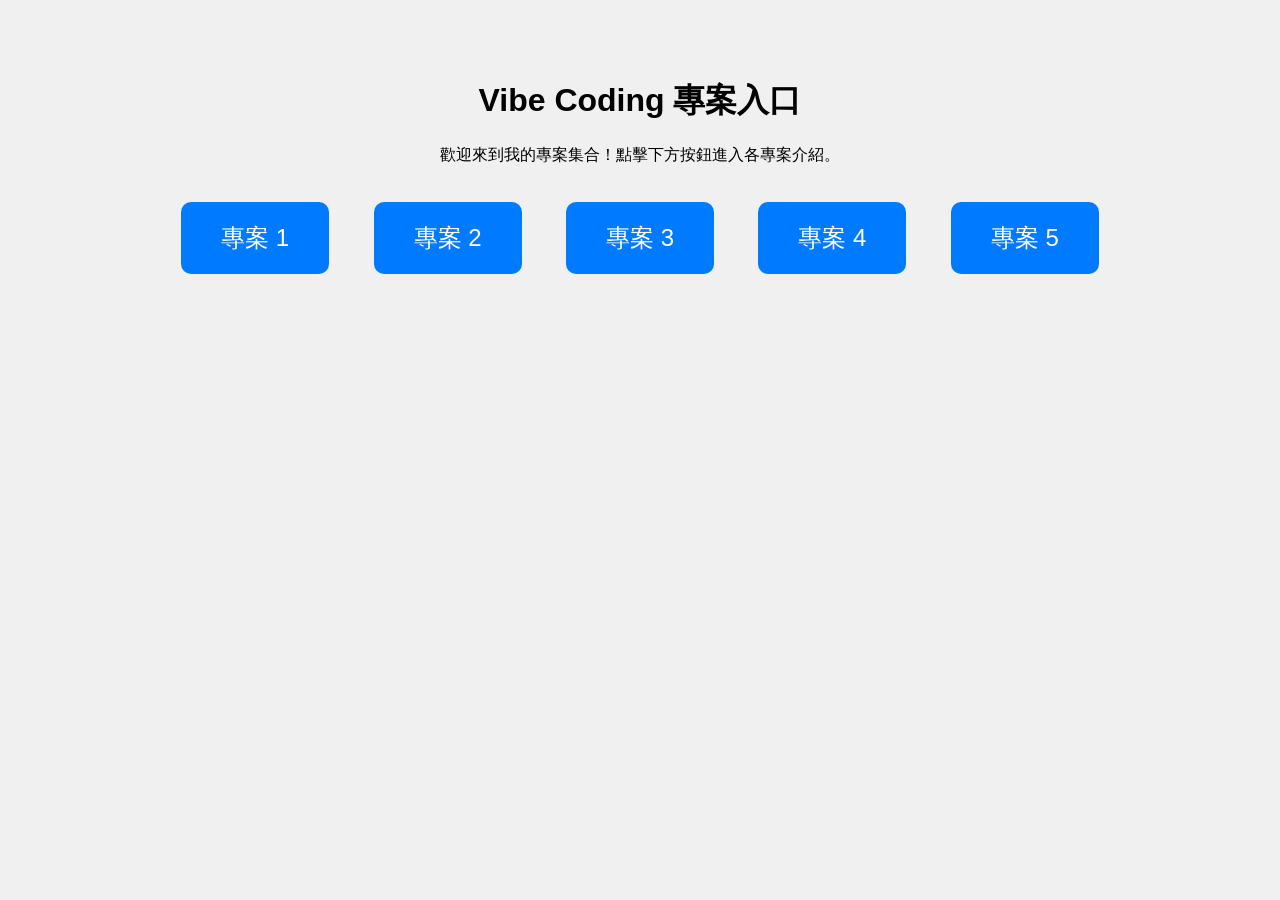
==== index.html @ 5c1dccd9 "Add HTML project files" ====
<!DOCTYPE html>
<html lang="zh-tw">
<head>
    <meta charset="UTF-8">
    <meta name="viewport" content="width=device-width, initial-scale=1.0">
    <title>Vibe Coding 專案入口</title>
    <style>
        body {
            font-family: Arial, sans-serif;
            text-align: center;
            padding: 50px;
            background-color: #f0f0f0;
        }
        .button {
            display: inline-block;
            margin: 20px;
            padding: 20px 40px;
            font-size: 24px;
            color: white;
            background-color: #007bff;
            text-decoration: none;
            border-radius: 10px;
            transition: background-color 0.3s;
        }
        .button:hover {
            background-color: #0056b3;
        }
    </style>
</head>
<body>
    <h1>Vibe Coding 專案入口</h1>
    <p>歡迎來到我的專案集合！點擊下方按鈕進入各專案介紹。</p>
    <a href="project1.html" class="button">專案 1</a>
    <a href="project2.html" class="button">專案 2</a>
    <a href="project3.html" class="button">專案 3</a>
    <a href="project4.html" class="button">專案 4</a>
    <a href="project5.html" class="button">專案 5</a>
</body>
</html>
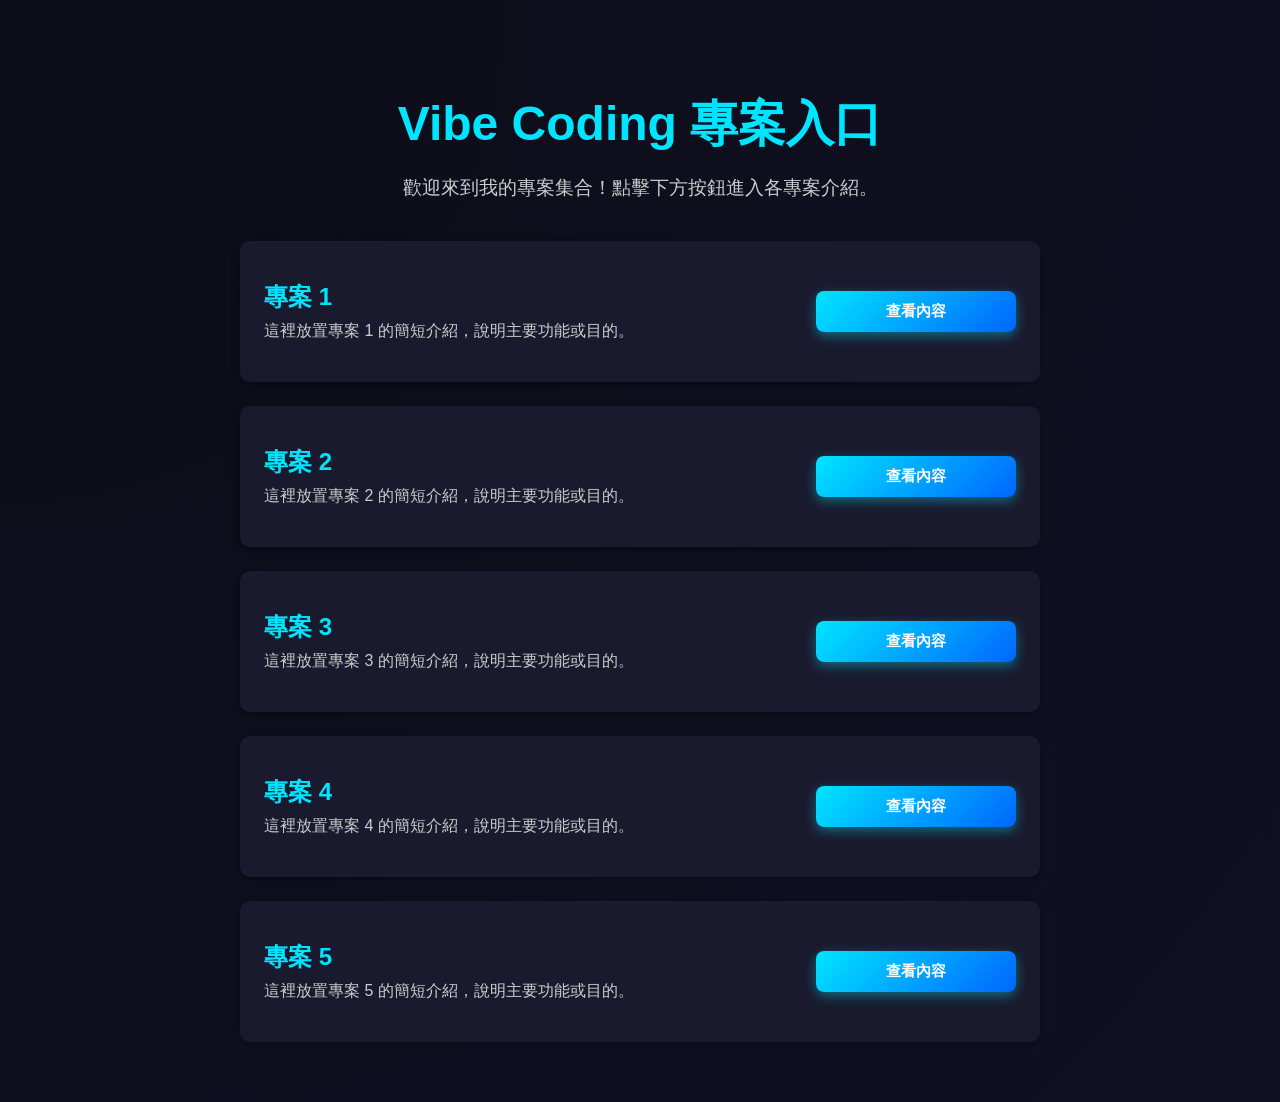
==== commit a5073bba: "Revamp homepage layout: dark theme, project rows, modern buttons" ====
--- a/index.html
+++ b/index.html
@@ -5,35 +5,144 @@
     <meta name="viewport" content="width=device-width, initial-scale=1.0">
     <title>Vibe Coding 專案入口</title>
     <style>
+        /* base reset */
+        * { box-sizing: border-box; }
+
         body {
-            font-family: Arial, sans-serif;
+            font-family: "Segoe UI", Roboto, Arial, sans-serif;
             text-align: center;
-            padding: 50px;
-            background-color: #f0f0f0;
+            margin: 0;
+            padding: 60px 20px;
+            background: radial-gradient(circle at top left, #0d0d17, #101025);
+            color: #eee;
         }
+
+        h1 {
+            font-size: 3rem;
+            margin-bottom: 0.5rem;
+            color: #00e5ff;
+        }
+
+        p {
+            font-size: 1.2rem;
+            margin-bottom: 2.5rem;
+            max-width: 600px;
+            margin-left: auto;
+            margin-right: auto;
+            color: #ccc;
+        }
+
+        .buttons-container {
+            display: flex;
+            justify-content: center;
+            flex-wrap: wrap;
+            gap: 20px;
+        }
+
         .button {
-            display: inline-block;
-            margin: 20px;
-            padding: 20px 40px;
-            font-size: 24px;
-            color: white;
-            background-color: #007bff;
+            flex: 1 1 150px;
+            max-width: 200px;
+            padding: 18px 0;
+            font-size: 1.1rem;
+            font-weight: 600;
+            color: #fff;
+            background: linear-gradient(135deg, #00e5ff 0%, #0066ff 100%);
             text-decoration: none;
-            border-radius: 10px;
-            transition: background-color 0.3s;
+            border-radius: 8px;
+            box-shadow: 0 4px 12px rgba(0, 229, 255, 0.4);
+            transition: transform 0.2s, box-shadow 0.2s;
         }
         .button:hover {
-            background-color: #0056b3;
+            transform: translateY(-2px);
+            box-shadow: 0 8px 16px rgba(0, 229, 255, 0.5);
+        }
+        .button:active {
+            transform: translateY(0);
+            box-shadow: 0 3px 6px rgba(0, 229, 255, 0.3);
+        }
+
+        /* project list rows */
+        .projects-list {
+            display: flex;
+            flex-direction: column;
+            gap: 24px;
+            max-width: 800px;
+            margin: 0 auto;
+        }
+
+        .project-item {
+            display: flex;
+            align-items: center;
+            justify-content: space-between;
+            background: #1a1a2e;
+            padding: 40px 24px; /* doubled vertical padding for taller items */
+            border-radius: 10px;
+            box-shadow: 0 2px 8px rgba(0,0,0,0.4);
+        }
+
+        .project-info {
+            text-align: left;
+            flex: 1;
+            margin-right: 20px;
+        }
+
+        .project-info h2 {
+            margin: 0 0 8px;
+            font-size: 1.5rem;
+            color: #00e5ff; /* bright cyan for readability */
+        }
+
+        .project-info p {
+            margin: 0;
+            color: #ccc; /* light gray for contrast */
+            font-size: 1rem;
+        }
+
+        .button.small {
+            padding: 10px 22px;
+            font-size: 0.95rem;
         }
     </style>
 </head>
 <body>
     <h1>Vibe Coding 專案入口</h1>
     <p>歡迎來到我的專案集合！點擊下方按鈕進入各專案介紹。</p>
-    <a href="project1.html" class="button">專案 1</a>
-    <a href="project2.html" class="button">專案 2</a>
-    <a href="project3.html" class="button">專案 3</a>
-    <a href="project4.html" class="button">專案 4</a>
-    <a href="project5.html" class="button">專案 5</a>
+    <div class="projects-list">
+        <div class="project-item">
+            <div class="project-info">
+                <h2>專案 1</h2>
+                <p>這裡放置專案 1 的簡短介紹，說明主要功能或目的。</p>
+            </div>
+            <a href="project1.html" class="button small">查看內容</a>
+        </div>
+        <div class="project-item">
+            <div class="project-info">
+                <h2>專案 2</h2>
+                <p>這裡放置專案 2 的簡短介紹，說明主要功能或目的。</p>
+            </div>
+            <a href="project2.html" class="button small">查看內容</a>
+        </div>
+        <div class="project-item">
+            <div class="project-info">
+                <h2>專案 3</h2>
+                <p>這裡放置專案 3 的簡短介紹，說明主要功能或目的。</p>
+            </div>
+            <a href="project3.html" class="button small">查看內容</a>
+        </div>
+        <div class="project-item">
+            <div class="project-info">
+                <h2>專案 4</h2>
+                <p>這裡放置專案 4 的簡短介紹，說明主要功能或目的。</p>
+            </div>
+            <a href="project4.html" class="button small">查看內容</a>
+        </div>
+        <div class="project-item">
+            <div class="project-info">
+                <h2>專案 5</h2>
+                <p>這裡放置專案 5 的簡短介紹，說明主要功能或目的。</p>
+            </div>
+            <a href="project5.html" class="button small">查看內容</a>
+        </div>
+    </div>
 </body>
 </html>
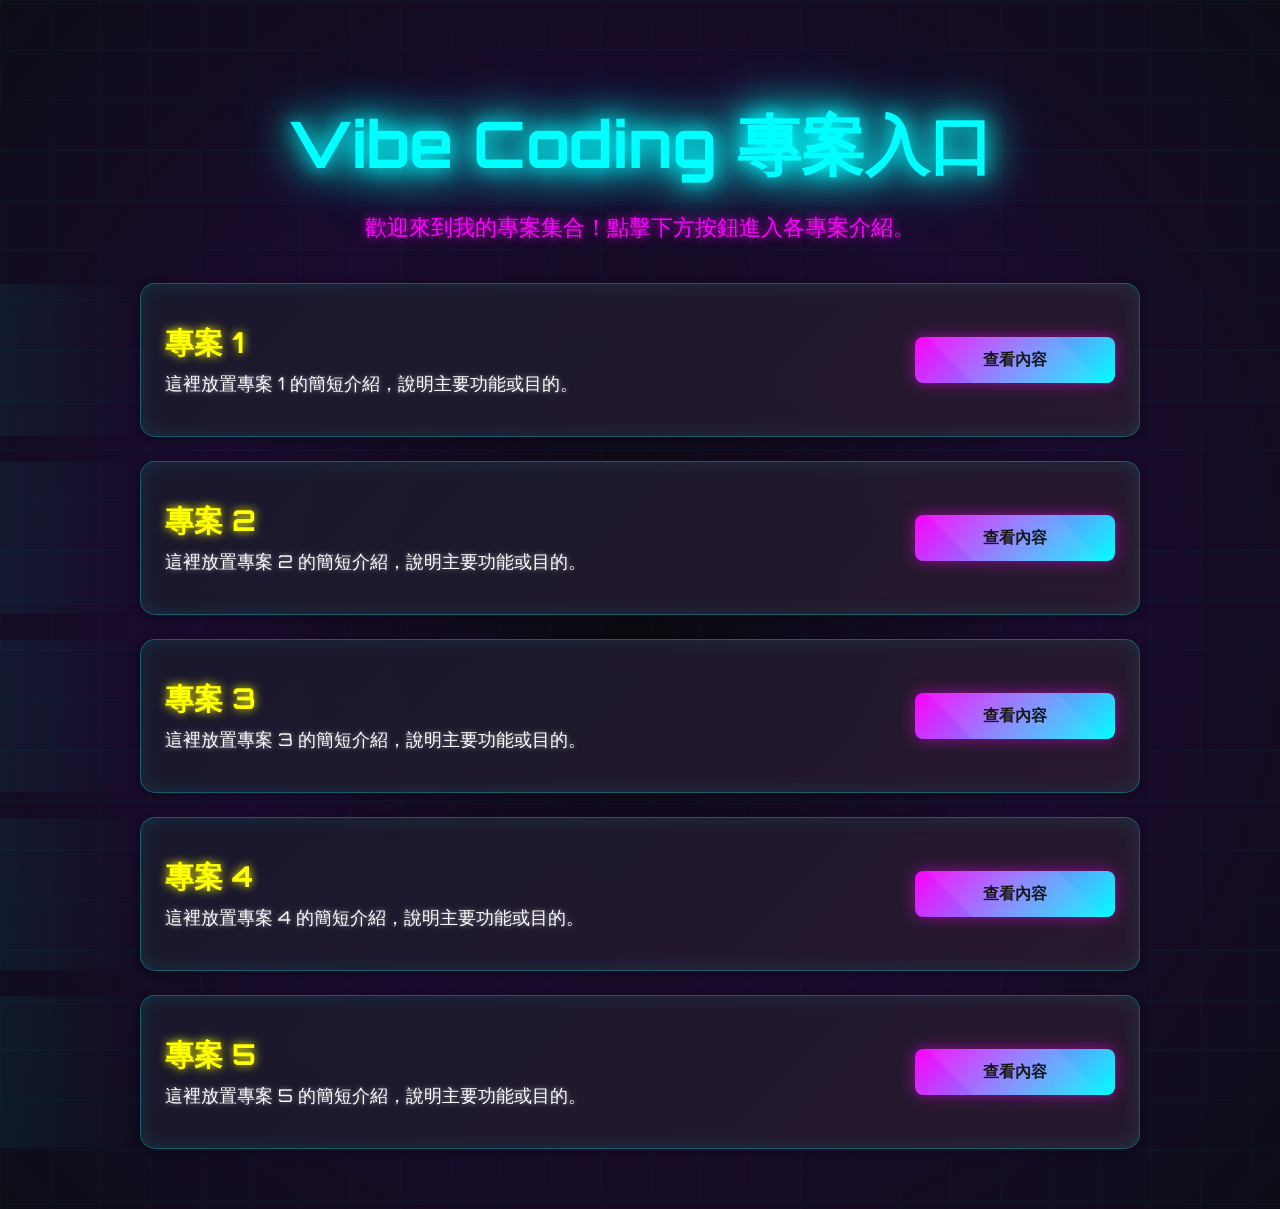
==== commit b2ccc4ca: "Apply cyberpunk style and external stylesheet" ====
--- a/index.html
+++ b/index.html
@@ -4,105 +4,7 @@
     <meta charset="UTF-8">
     <meta name="viewport" content="width=device-width, initial-scale=1.0">
     <title>Vibe Coding 專案入口</title>
-    <style>
-        /* base reset */
-        * { box-sizing: border-box; }
-
-        body {
-            font-family: "Segoe UI", Roboto, Arial, sans-serif;
-            text-align: center;
-            margin: 0;
-            padding: 60px 20px;
-            background: radial-gradient(circle at top left, #0d0d17, #101025);
-            color: #eee;
-        }
-
-        h1 {
-            font-size: 3rem;
-            margin-bottom: 0.5rem;
-            color: #00e5ff;
-        }
-
-        p {
-            font-size: 1.2rem;
-            margin-bottom: 2.5rem;
-            max-width: 600px;
-            margin-left: auto;
-            margin-right: auto;
-            color: #ccc;
-        }
-
-        .buttons-container {
-            display: flex;
-            justify-content: center;
-            flex-wrap: wrap;
-            gap: 20px;
-        }
-
-        .button {
-            flex: 1 1 150px;
-            max-width: 200px;
-            padding: 18px 0;
-            font-size: 1.1rem;
-            font-weight: 600;
-            color: #fff;
-            background: linear-gradient(135deg, #00e5ff 0%, #0066ff 100%);
-            text-decoration: none;
-            border-radius: 8px;
-            box-shadow: 0 4px 12px rgba(0, 229, 255, 0.4);
-            transition: transform 0.2s, box-shadow 0.2s;
-        }
-        .button:hover {
-            transform: translateY(-2px);
-            box-shadow: 0 8px 16px rgba(0, 229, 255, 0.5);
-        }
-        .button:active {
-            transform: translateY(0);
-            box-shadow: 0 3px 6px rgba(0, 229, 255, 0.3);
-        }
-
-        /* project list rows */
-        .projects-list {
-            display: flex;
-            flex-direction: column;
-            gap: 24px;
-            max-width: 800px;
-            margin: 0 auto;
-        }
-
-        .project-item {
-            display: flex;
-            align-items: center;
-            justify-content: space-between;
-            background: #1a1a2e;
-            padding: 40px 24px; /* doubled vertical padding for taller items */
-            border-radius: 10px;
-            box-shadow: 0 2px 8px rgba(0,0,0,0.4);
-        }
-
-        .project-info {
-            text-align: left;
-            flex: 1;
-            margin-right: 20px;
-        }
-
-        .project-info h2 {
-            margin: 0 0 8px;
-            font-size: 1.5rem;
-            color: #00e5ff; /* bright cyan for readability */
-        }
-
-        .project-info p {
-            margin: 0;
-            color: #ccc; /* light gray for contrast */
-            font-size: 1rem;
-        }
-
-        .button.small {
-            padding: 10px 22px;
-            font-size: 0.95rem;
-        }
-    </style>
+    <link rel="stylesheet" href="style.css">
 </head>
 <body>
     <h1>Vibe Coding 專案入口</h1>
--- a/style.css
+++ b/style.css
@@ -0,0 +1,270 @@
+@import url('https://fonts.googleapis.com/css2?family=Orbitron:wght@400;700;900&display=swap');
+
+/* global reset */
+* { box-sizing: border-box; }
+
+body {
+    font-family: 'Orbitron', monospace;
+    text-align: center;
+    margin: 0;
+    padding: 60px 20px;
+    background: radial-gradient(circle at center, #0a0a0f 0%, #1a0a2e 50%, #0d0d17 100%);
+    color: #00ffff;
+    position: relative;
+    overflow-x: hidden;
+}
+
+/* grid overlay for cyberpunk feel */
+body::before {
+    content: '';
+    position: absolute;
+    top: 0;
+    left: 0;
+    right: 0;
+    bottom: 0;
+    background-image:
+        linear-gradient(rgba(0, 255, 255, 0.03) 1px, transparent 1px),
+        linear-gradient(90deg, rgba(0, 255, 255, 0.03) 1px, transparent 1px);
+    background-size: 50px 50px;
+    pointer-events: none;
+    animation: gridMove 20s linear infinite;
+}
+
+@keyframes gridMove {
+    0% { transform: translate(0, 0); }
+    100% { transform: translate(50px, 50px); }
+}
+
+h1 {
+    font-size: 4rem;
+    margin-bottom: 0.5rem;
+    color: #00ffff;
+    text-shadow: 0 0 20px #00ffff, 0 0 40px #00ffff, 0 0 60px #00ffff;
+    animation: flicker 3s infinite alternate, glitch 5s infinite;
+}
+
+@keyframes glitch {
+    0% { clip-path: inset(0); }
+    20% { clip-path: inset(10% 0 0 0); }
+    40% { clip-path: inset(0 0 10% 0); }
+    60% { clip-path: inset(10% 0 0 0); }
+    80% { clip-path: inset(0 0 10% 0); }
+    100% { clip-path: inset(0); }
+}
+
+@keyframes flicker {
+    0%, 100% { opacity: 1; }
+    50% { opacity: 0.8; }
+}
+
+h2 {
+    color: #ffff00;
+    text-shadow: 0 0 10px #ffff00;
+}
+
+p {
+    font-size: 1.4rem;
+    margin-bottom: 2.5rem;
+    max-width: 600px;
+    margin-left: auto;
+    margin-right: auto;
+    color: #ff00ff;
+    text-shadow: 0 0 10px #ff00ff;
+}
+
+/* utility classes for content pages */
+.section {
+    margin-bottom: 30px;
+    padding: 20px;
+    background: rgba(26, 26, 46, 0.9);
+    border-radius: 10px;
+    box-shadow: 0 2px 8px rgba(0,0,0,0.4), inset 0 0 20px rgba(0, 255, 255, 0.1);
+    text-align: left;
+    max-width: 800px;
+    margin-left: auto;
+    margin-right: auto;
+}
+
+.back-link {
+    display: inline-block;
+    margin-top: 20px;
+    padding: 18px 0;
+    font-size: 1.1rem;
+    font-weight: 600;
+    color: #000;
+    background: linear-gradient(135deg, #00ffff 0%, #ff00ff 50%, #ffff00 100%);
+    text-decoration: none;
+    border-radius: 8px;
+    box-shadow: 0 4px 12px rgba(0, 255, 255, 0.6), 0 0 20px rgba(255, 0, 255, 0.4);
+    transition: all 0.3s ease;
+    position: relative;
+    overflow: hidden;
+}
+
+.back-link::before {
+    content: '';
+    position: absolute;
+    top: -50%;
+    left: -50%;
+    width: 200%;
+    height: 200%;
+    background: linear-gradient(45deg, transparent, rgba(255, 255, 255, 0.1), transparent);
+    transform: rotate(45deg);
+    transition: all 0.3s ease;
+}
+
+.back-link:hover::before {
+    left: 100%;
+}
+
+.back-link:hover {
+    transform: translateY(-5px) scale(1.05);
+    box-shadow: 0 8px 20px rgba(0, 255, 255, 0.8), 0 0 30px rgba(255, 0, 255, 0.6);
+    animation: pulse 1s infinite;
+}
+
+.back-link:active {
+    transform: translateY(-2px) scale(1.02);
+    box-shadow: 0 3px 6px rgba(0, 229, 255, 0.3);
+}
+
+
+/* main page button layout */
+.buttons-container {
+    display: flex;
+    justify-content: center;
+    flex-wrap: wrap;
+    gap: 20px;
+}
+
+.button, .back-link {
+    flex: 1 1 150px;
+    max-width: 200px;
+}
+
+.button {
+    padding: 18px 0;
+    font-size: 1.1rem;
+    font-weight: 600;
+    color: #000;
+    background: linear-gradient(135deg, #00ffff 0%, #ff00ff 50%, #ffff00 100%);
+    text-decoration: none;
+    border-radius: 8px;
+    box-shadow: 0 4px 12px rgba(0, 255, 255, 0.6), 0 0 20px rgba(255, 0, 255, 0.4);
+    transition: all 0.3s ease;
+    position: relative;
+    overflow: hidden;
+}
+
+.button::before {
+    content: '';
+    position: absolute;
+    top: -50%;
+    left: -50%;
+    width: 200%;
+    height: 200%;
+    background: linear-gradient(45deg, transparent, rgba(255, 255, 255, 0.1), transparent);
+    transform: rotate(45deg);
+    transition: all 0.3s ease;
+}
+
+.button:hover::before {
+    left: 100%;
+}
+
+.button:hover {
+    transform: translateY(-5px) scale(1.05);
+    box-shadow: 0 8px 20px rgba(0, 255, 255, 0.8), 0 0 30px rgba(255, 0, 255, 0.6);
+    animation: pulse 1s infinite;
+}
+
+@keyframes pulse {
+    0%, 100% { box-shadow: 0 8px 20px rgba(0, 255, 255, 0.8), 0 0 30px rgba(255, 0, 255, 0.6); }
+    50% { box-shadow: 0 8px 20px rgba(0, 255, 255, 1), 0 0 40px rgba(255, 0, 255, 0.8); }
+}
+
+.button:active {
+    transform: translateY(-2px) scale(1.02);
+    box-shadow: 0 3px 6px rgba(0, 229, 255, 0.3);
+}
+
+/* small variation for project buttons */
+.button.small {
+    padding: 12px 25px;
+    font-size: 1rem;
+    background: linear-gradient(135deg, #ff00ff 0%, #00ffff 100%);
+    box-shadow: 0 0 15px rgba(255, 0, 255, 0.5);
+}
+
+.button.small:hover {
+    box-shadow: 0 0 25px rgba(255, 0, 255, 0.8), 0 0 35px rgba(0, 255, 255, 0.6);
+}
+
+
+/* project list styling (applies only on index) */
+.projects-list {
+    display: flex;
+    flex-direction: column;
+    gap: 24px;
+    max-width: 1000px;
+    margin: 0 auto;
+}
+
+.project-item {
+    display: flex;
+    align-items: center;
+    justify-content: space-between;
+    background: linear-gradient(135deg, rgba(26, 26, 46, 0.9) 0%, rgba(42, 26, 46, 0.9) 100%);
+    padding: 40px 24px;
+    border-radius: 15px;
+    box-shadow: 0 2px 8px rgba(0,0,0,0.4), inset 0 0 20px rgba(0, 255, 255, 0.1);
+    border: 1px solid rgba(0, 255, 255, 0.3);
+    transition: all 0.3s ease;
+    position: relative;
+}
+
+.project-item::before {
+    content: '';
+    position: absolute;
+    top: 0;
+    left: -100%;
+    width: 100%;
+    height: 100%;
+    background: linear-gradient(90deg, transparent, rgba(0, 255, 255, 0.2), transparent);
+    transition: left 0.5s ease;
+}
+
+.project-item:hover::before {
+    left: 100%;
+}
+
+.project-item:hover {
+    transform: translateX(10px);
+    box-shadow: 0 5px 15px rgba(0, 255, 255, 0.3), inset 0 0 30px rgba(0, 255, 255, 0.2);
+    border-color: rgba(0, 255, 255, 0.6);
+}
+
+.project-info {
+    text-align: left;
+    flex: 1;
+    margin-right: 20px;
+}
+
+.project-info h2 {
+    margin: 0 0 8px;
+    font-size: 1.8rem;
+}
+
+.project-info p {
+    margin: 0;
+    color: #ffffff;
+    font-size: 1.1rem;
+    text-shadow: 0 0 5px rgba(255, 255, 255, 0.5);
+}
+
+@media (max-width: 768px) {
+    h1 { font-size: 3rem; }
+    p { font-size: 1.2rem; }
+    .project-item { flex-direction: column; text-align: center; }
+    .project-info { margin-right: 0; margin-bottom: 20px; }
+}
